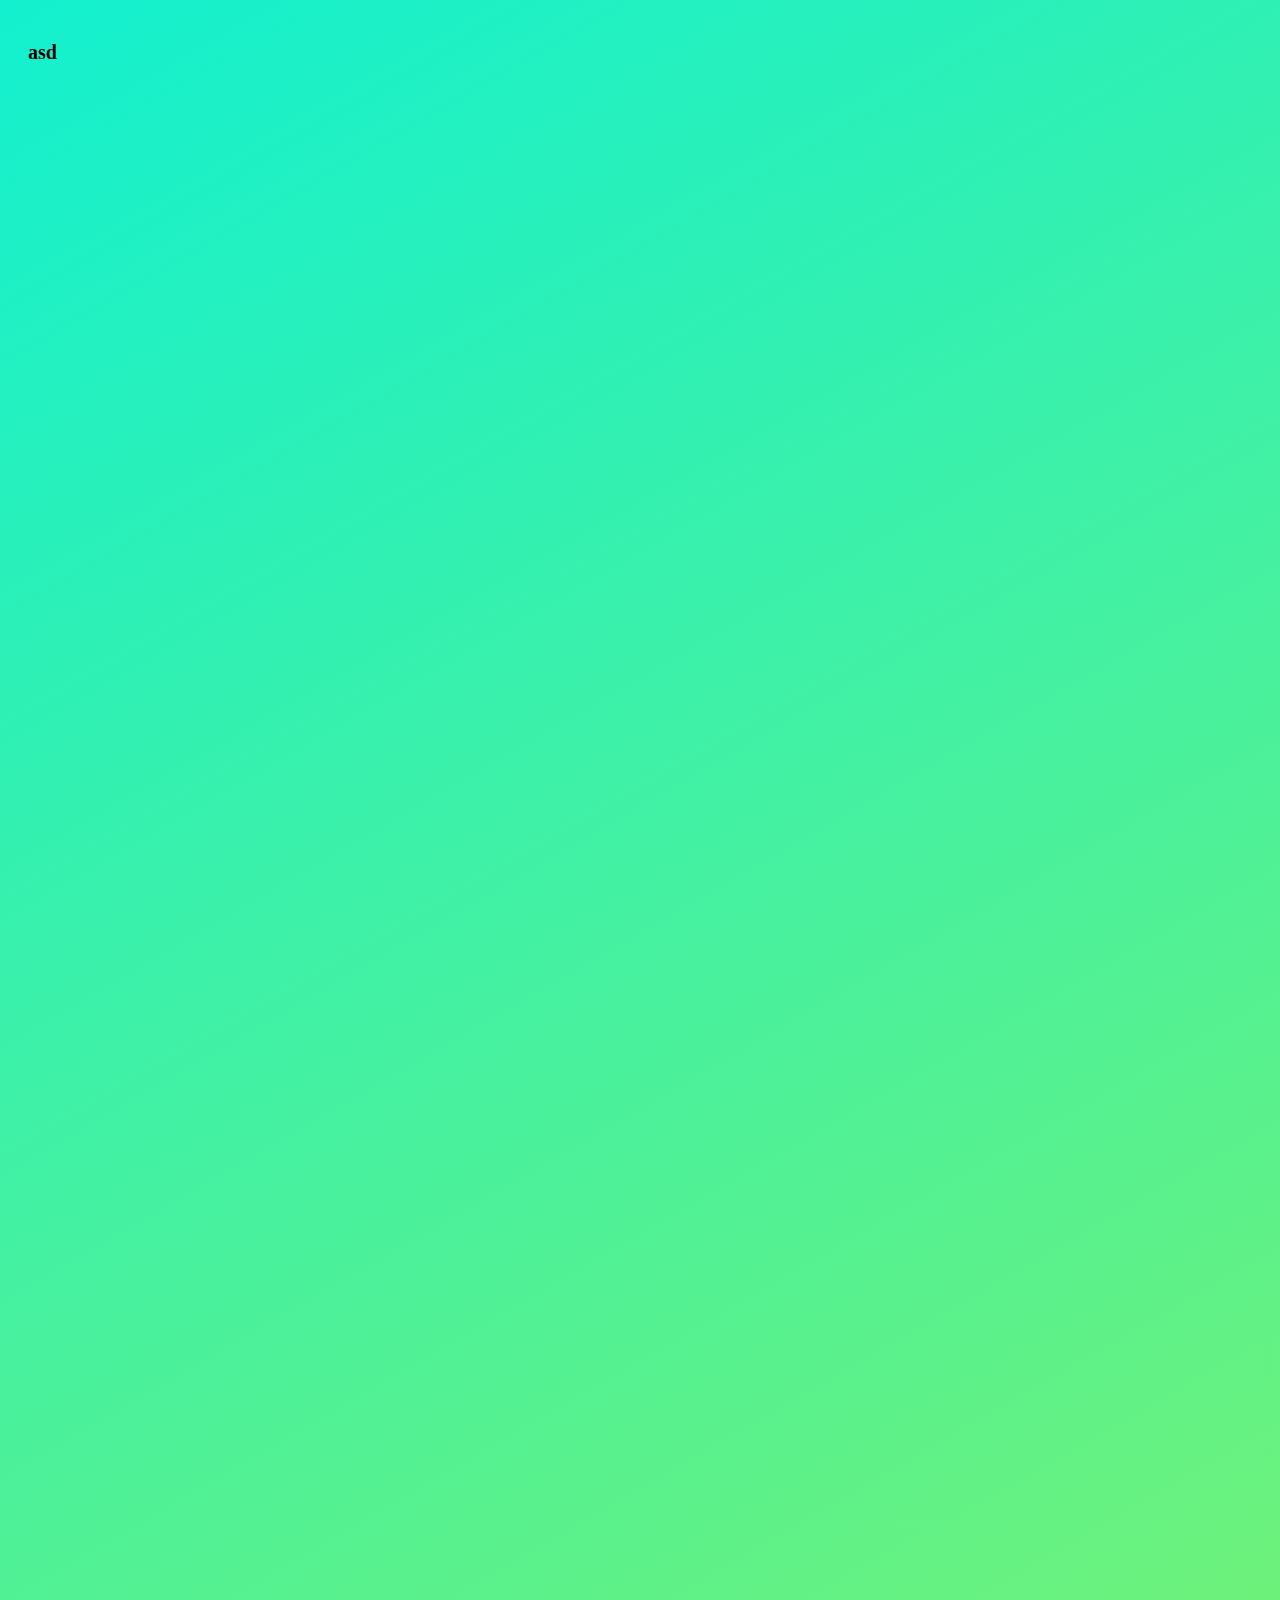
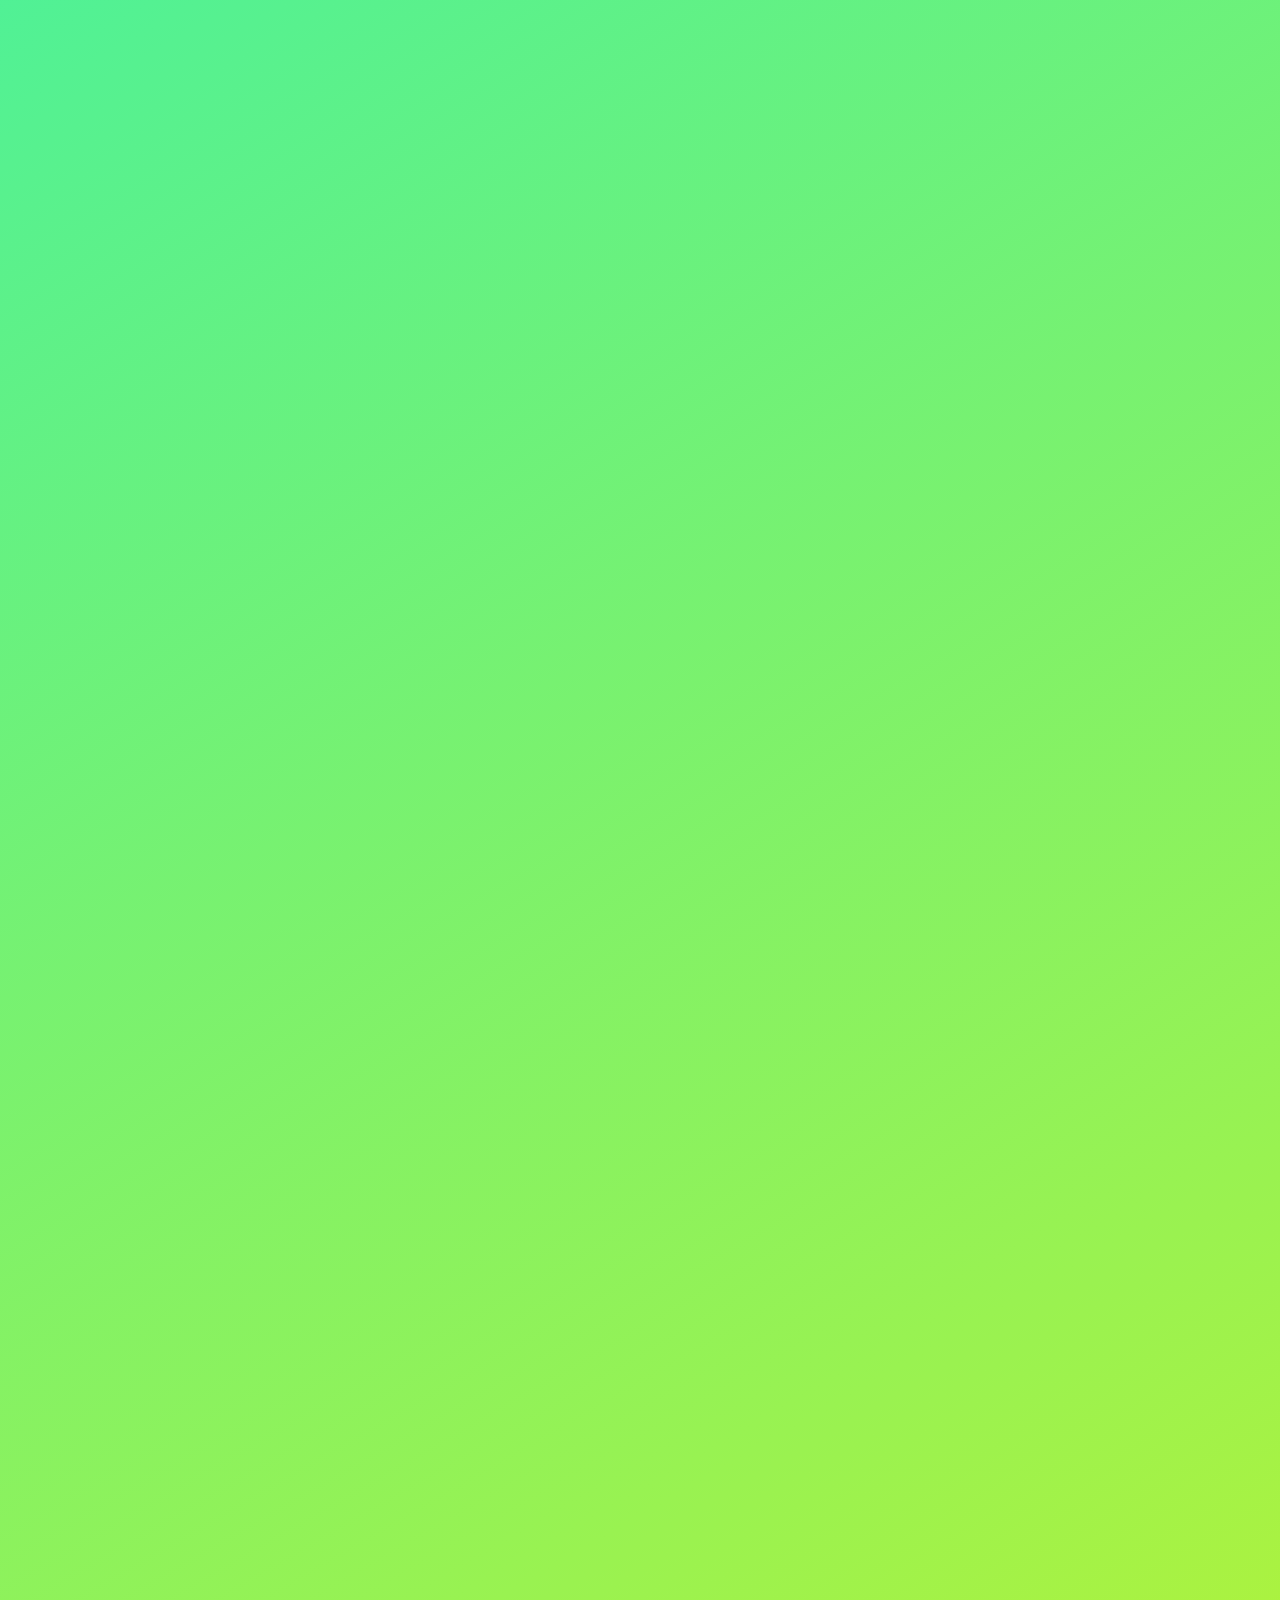
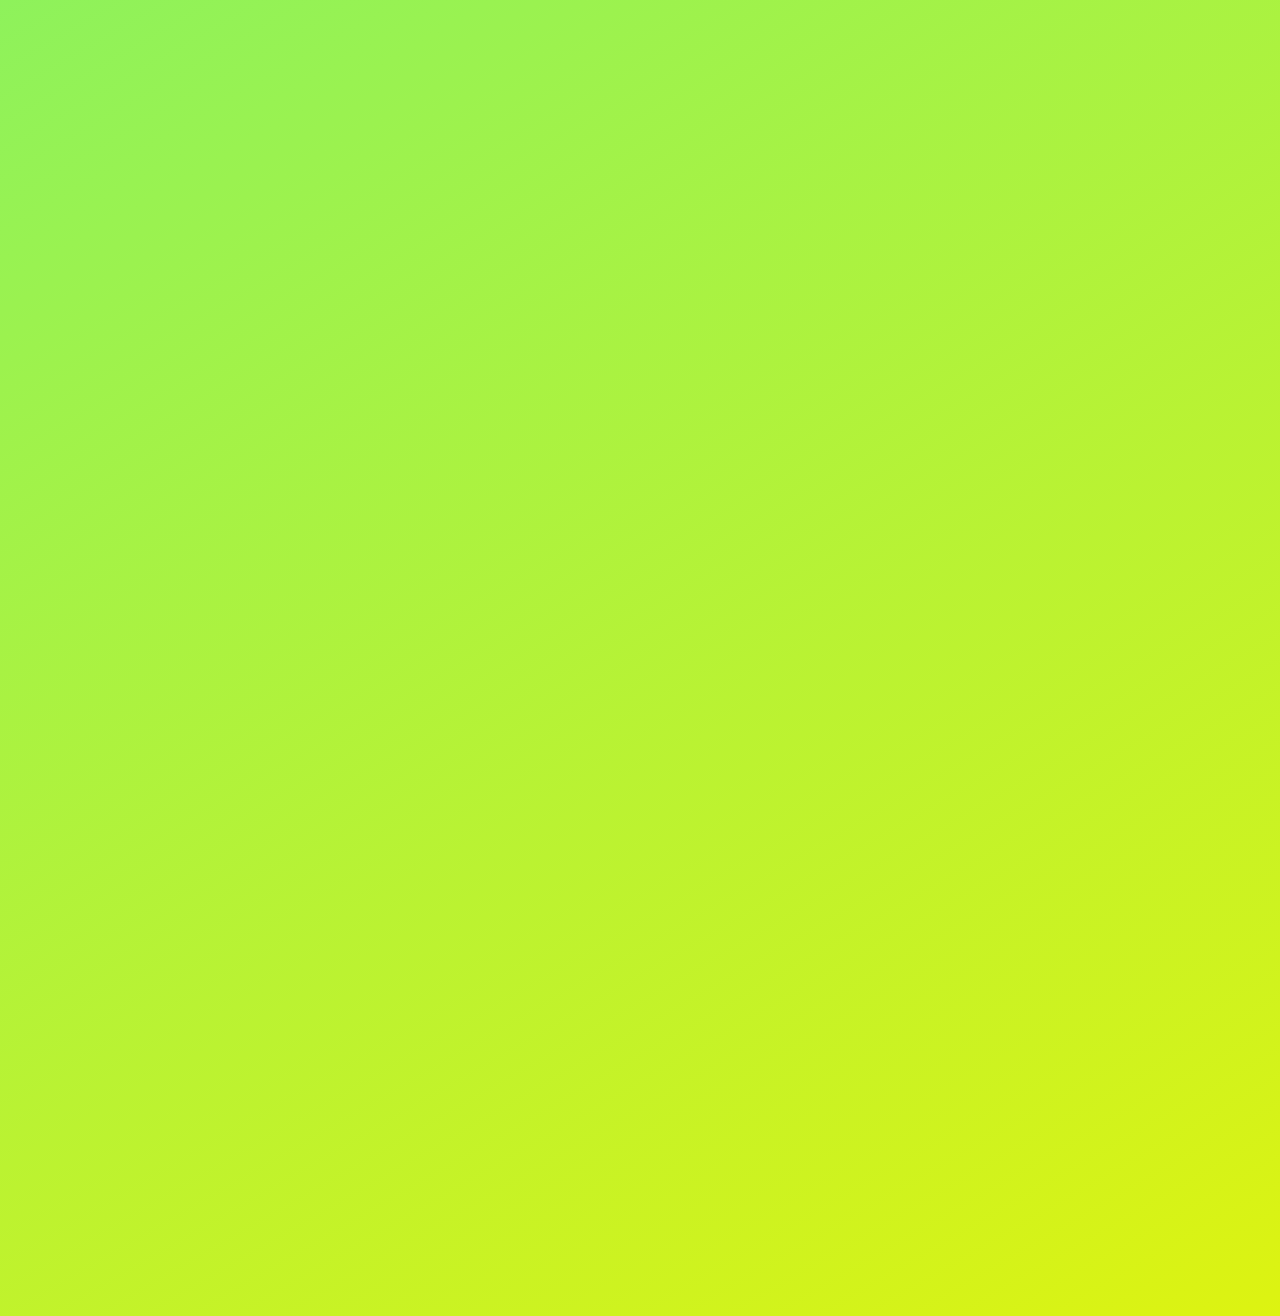
==== Scroll1/index.html @ c0708996 "Feat: scroll 인터랙션 (1)" ====
<!DOCTYPE html>
<html lang="en">
    <head>
        <meta charset="UTF-8" />
        <meta name="viewport" content="width=device-width, initial-scale=1.0" />
        <title>Document</title>
        <style>
            body {
                background: linear-gradient(150deg, #13f0cf, #ddf311);
            }

            h1 {
                position: fixed;
                padding: 20px;
                font-size: 15px;
                font-size: 20px;
            }

            .innerWrap {
                width: 100%;
                height: 500vh;
            }
        </style>
    </head>
    <body>
        <h1>test</h1>
        <div class="innerWrap"></div>
        <script>
            const h1 = document.querySelector("h1");
            h1.innerText = "asd";

            window.addEventListener("scroll", () => {
                console.log(window.scrollY - window.innerHeight);
            });
        </script>
    </body>
</html>
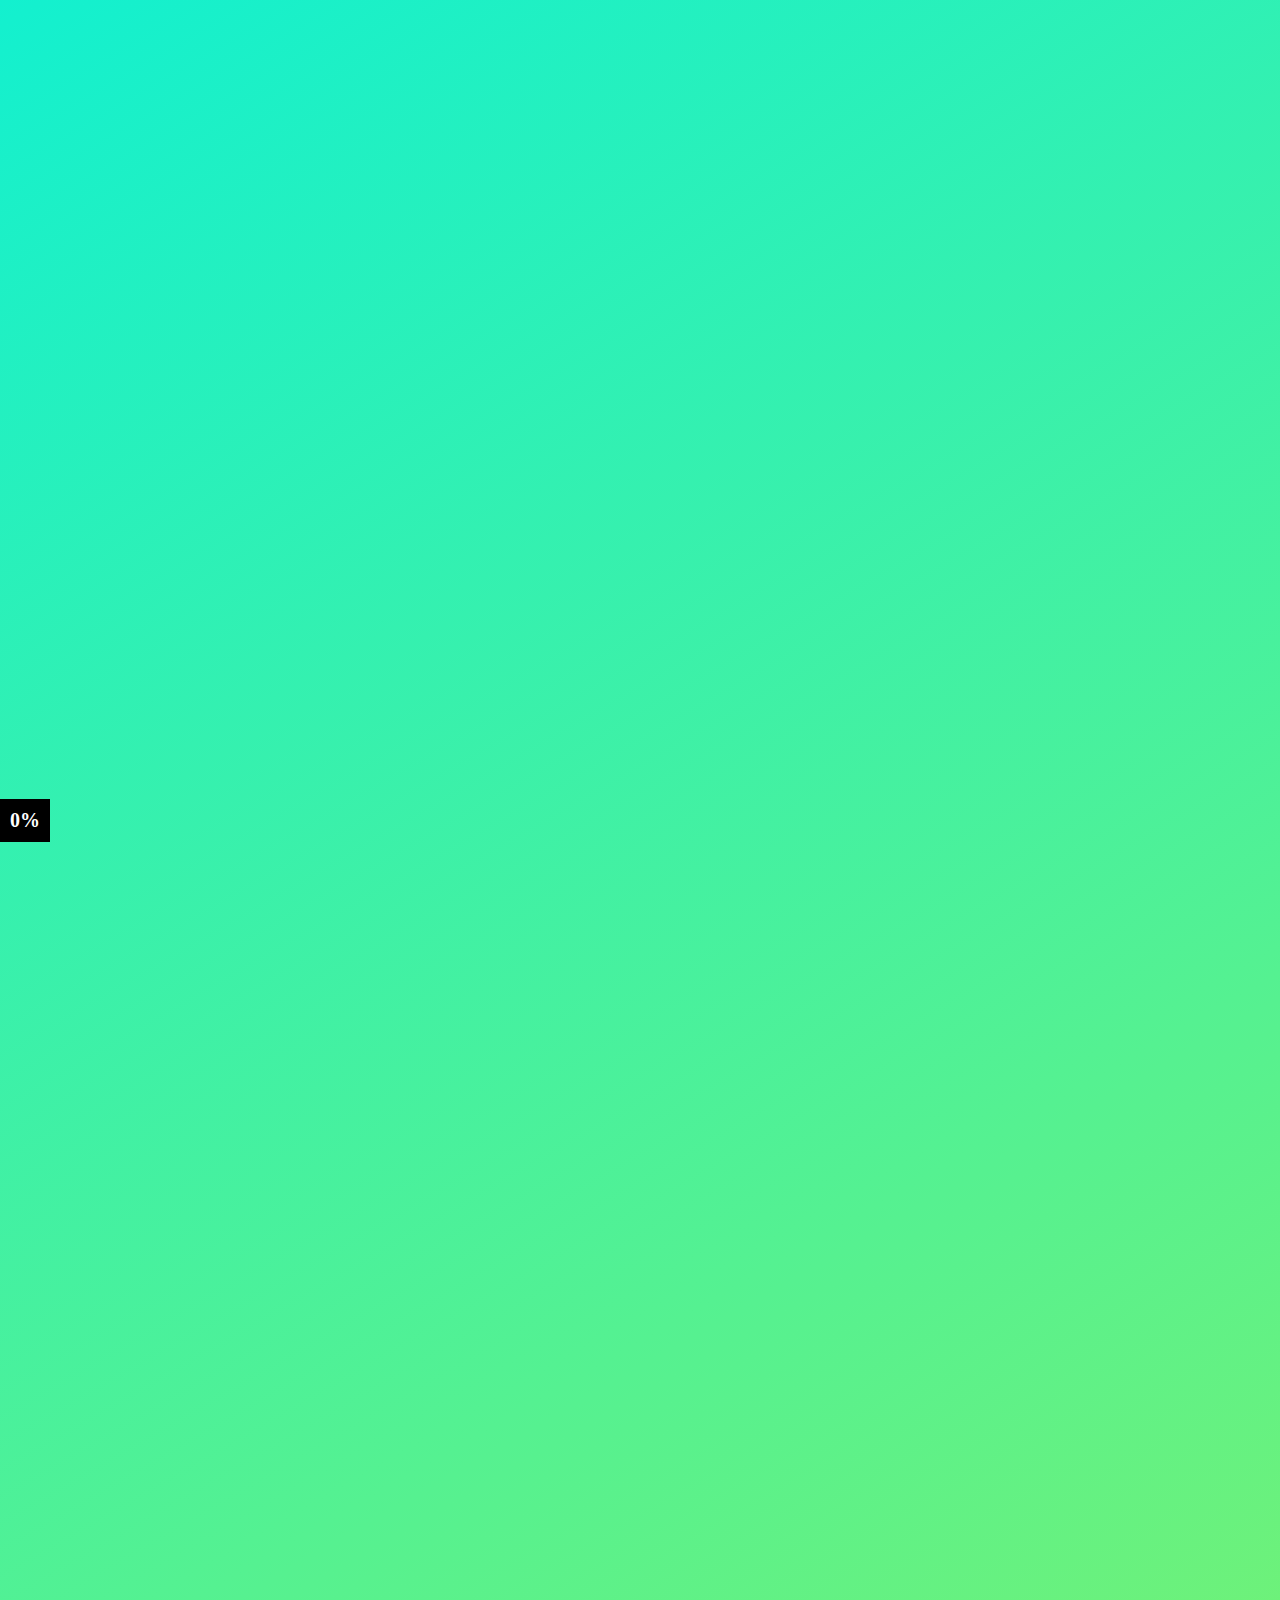
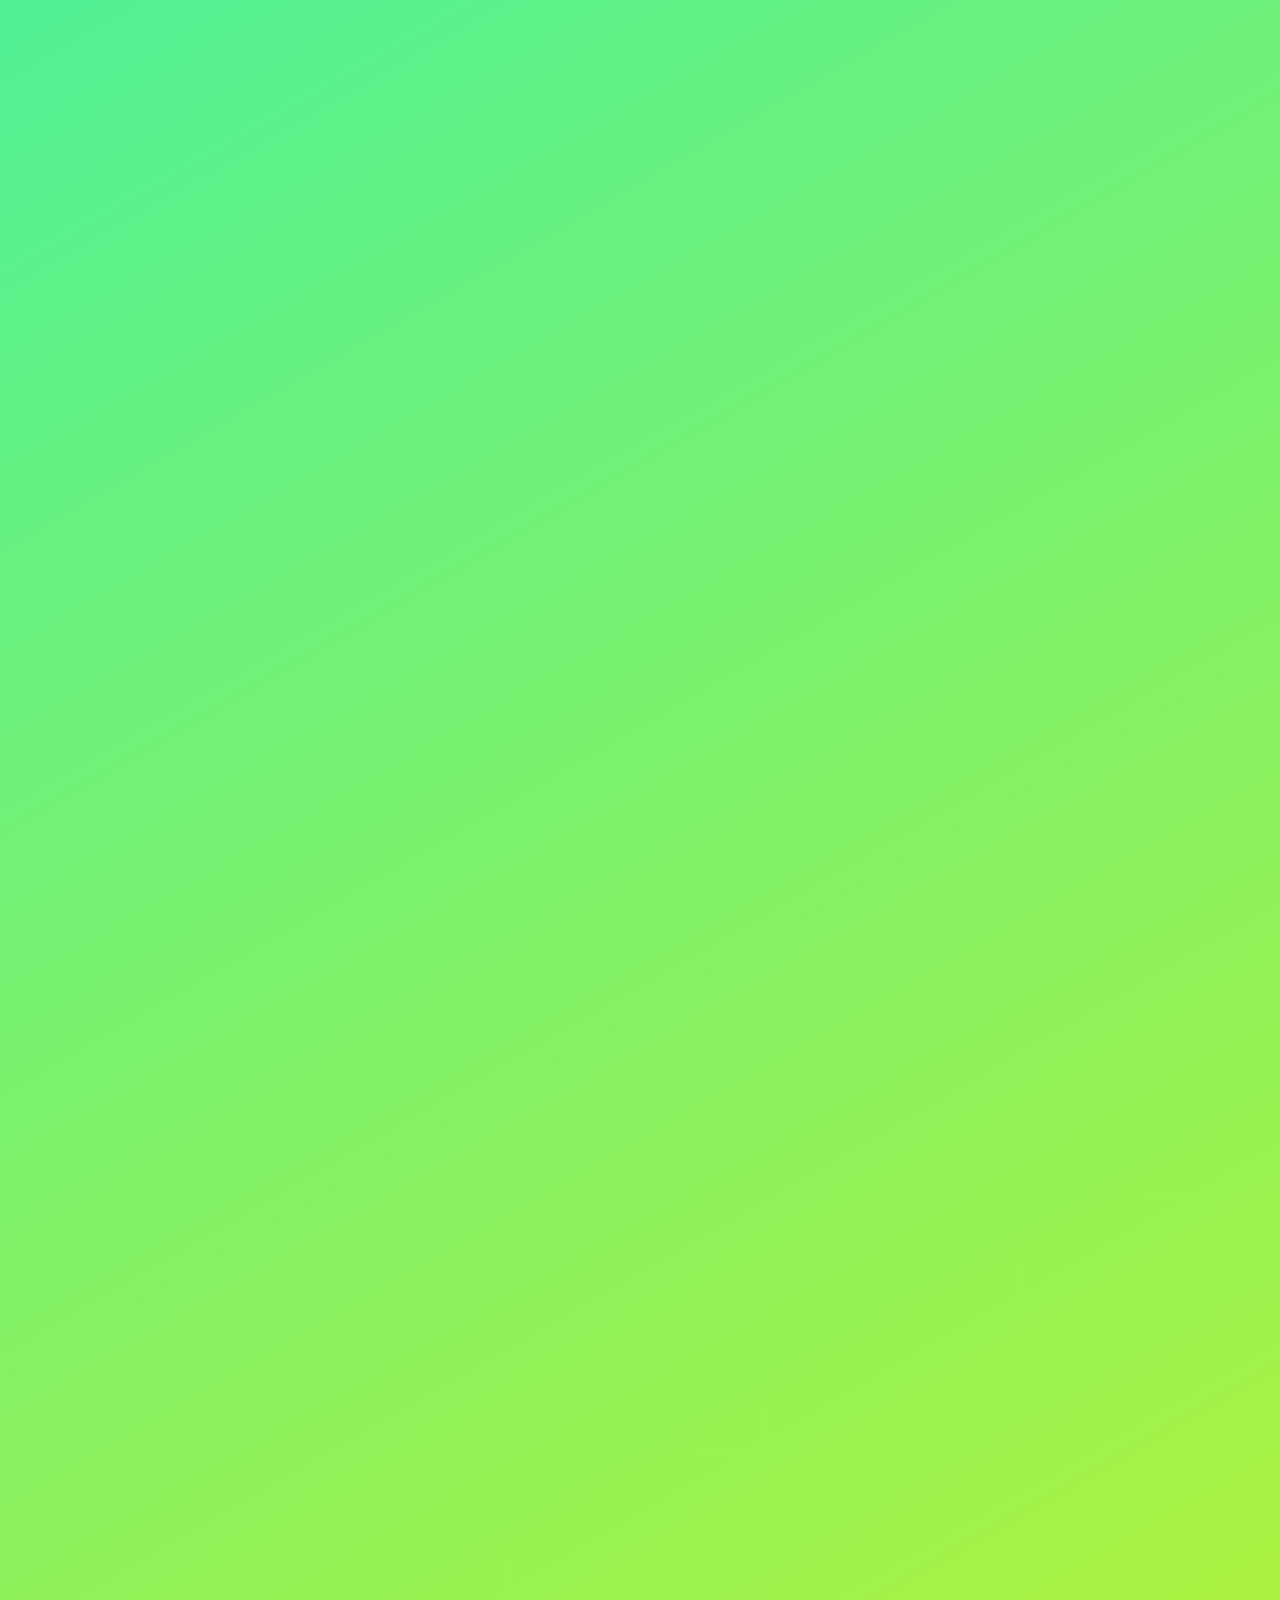
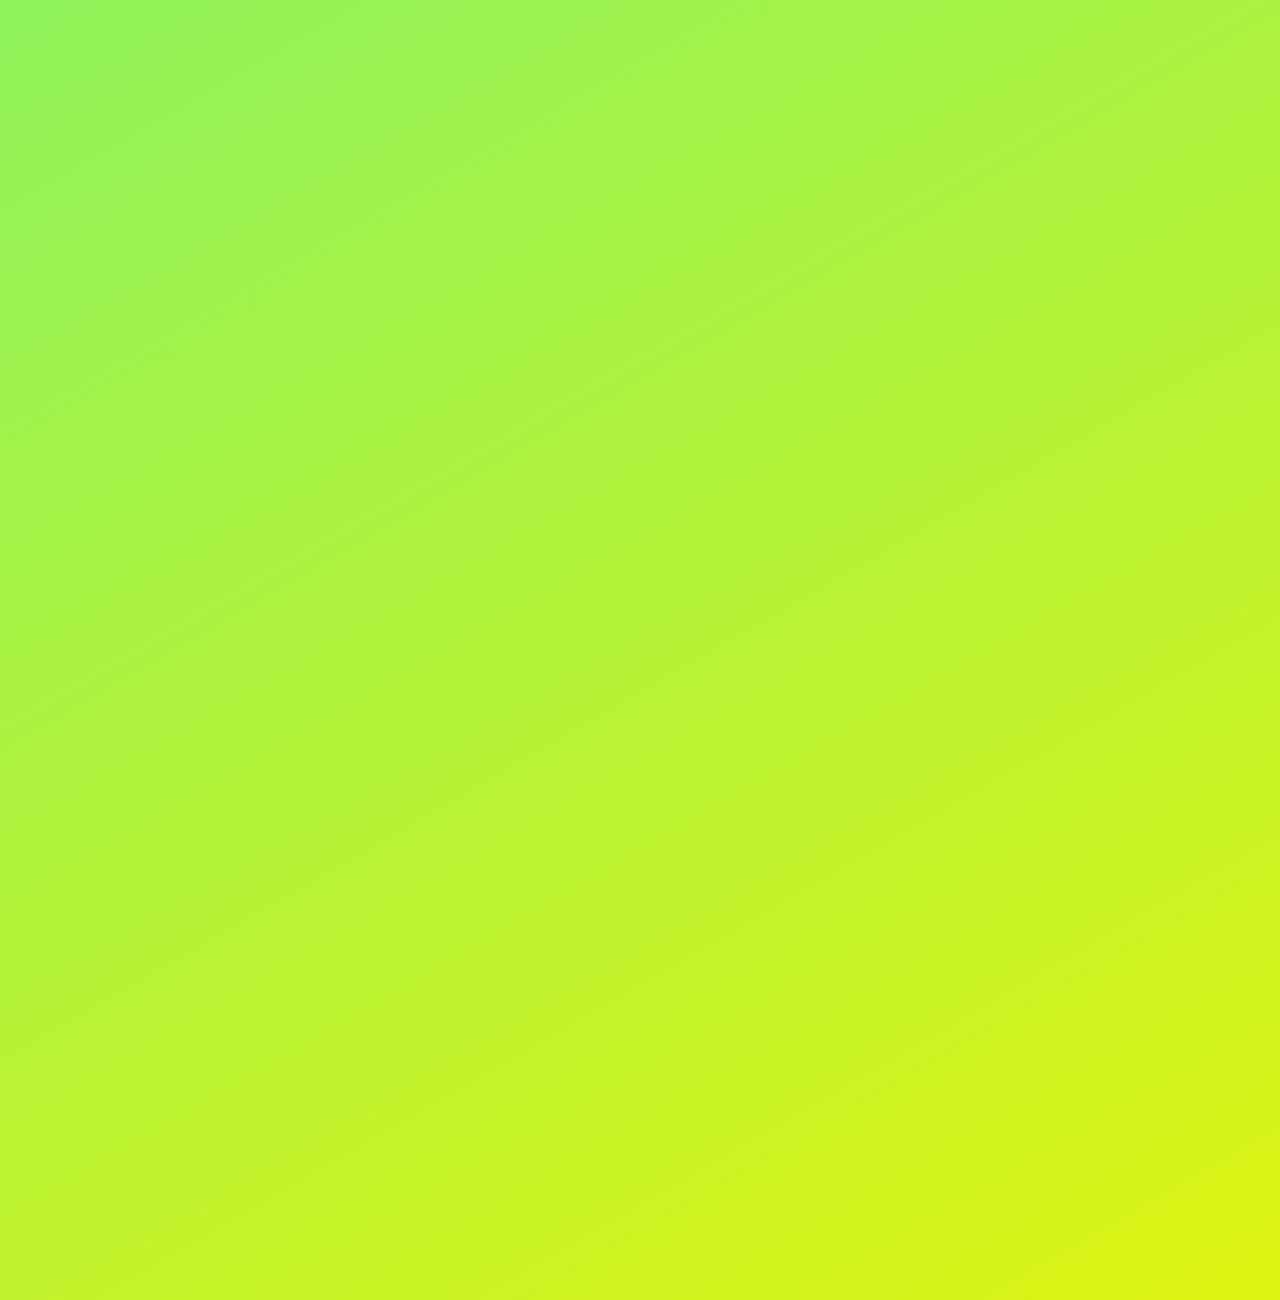
==== commit 5674e6e1: "프로그레스 바 구현" ====
--- a/Scroll1/index.html
+++ b/Scroll1/index.html
@@ -6,32 +6,68 @@
         <title>Document</title>
         <style>
             body {
+                margin: 0;
+                padding: 0;
                 background: linear-gradient(150deg, #13f0cf, #ddf311);
             }
 
             h1 {
                 position: fixed;
-                padding: 20px;
+                bottom: 5%;
+                padding: 10px;
                 font-size: 15px;
                 font-size: 20px;
+                color: #fff;
+                background-color: #000;
             }
 
             .innerWrap {
                 width: 100%;
                 height: 500vh;
             }
+
+            .progressWrap {
+                z-index: 100;
+                position: fixed;
+                top: 0;
+                left: 0;
+                width: 100%;
+            }
+
+            .bar {
+                width: 0;
+                height: 5px;
+                background-color: #000;
+                transition: 0.3s;
+            }
         </style>
     </head>
     <body>
-        <h1>test</h1>
+        <div class="progressWrap">
+            <div class="bar"></div>
+        </div>
+        <h1>0%</h1>
         <div class="innerWrap"></div>
         <script>
             const h1 = document.querySelector("h1");
-            h1.innerText = "asd";
+            const progressBar = document.querySelector(".bar");
+            let scrollNum = 0;
+            let documentHeight = 0;
+            let per = 0;
 
             window.addEventListener("scroll", () => {
-                console.log(window.scrollY - window.innerHeight);
+                scrollNum = window.scrollY;
+                documentHeight =
+                    document.body.scrollHeight - window.innerHeight;
+                per = percent(scrollNum, documentHeight) + "%";
+
+                h1.innerText = per;
+                progressBar.style.width = per;
             });
+
+            const percent = (num, total) => {
+                return ((num / total) * 100).toFixed(0);
+            };
         </script>
     </body>
 </html>
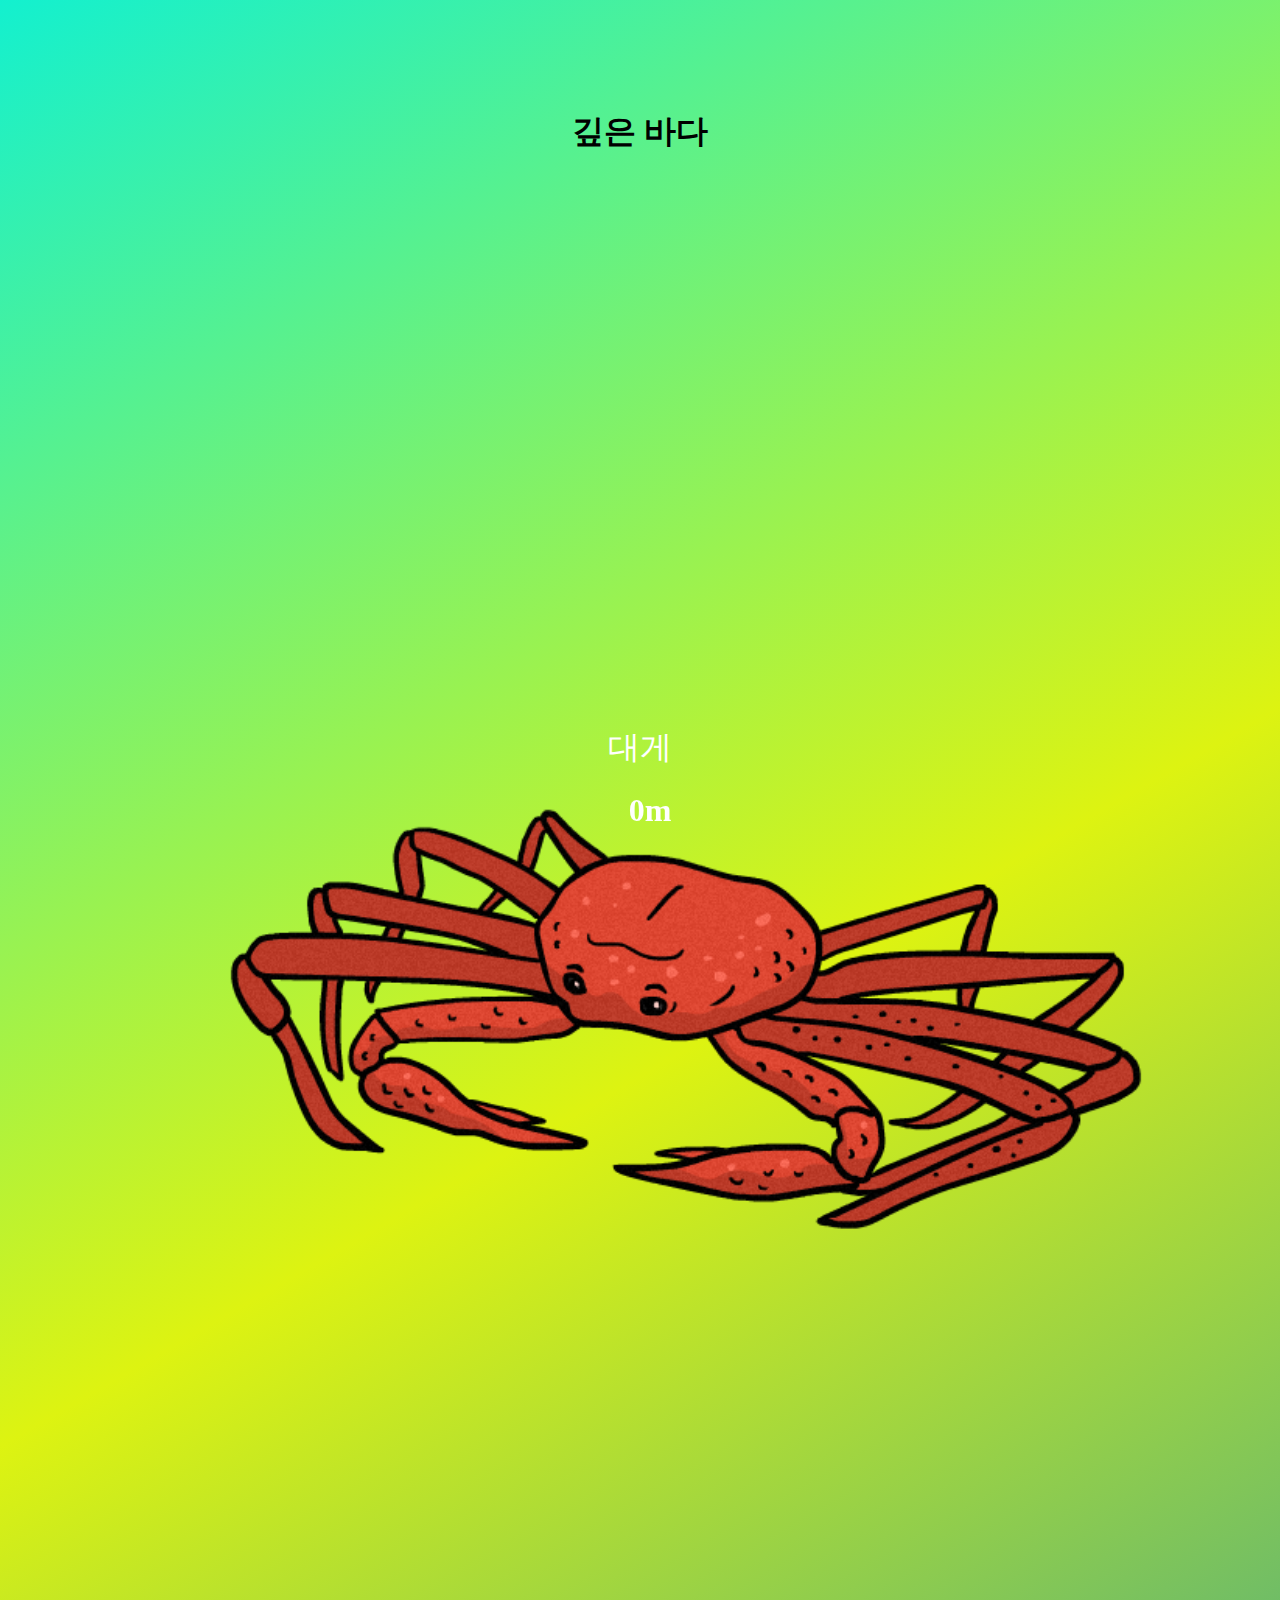
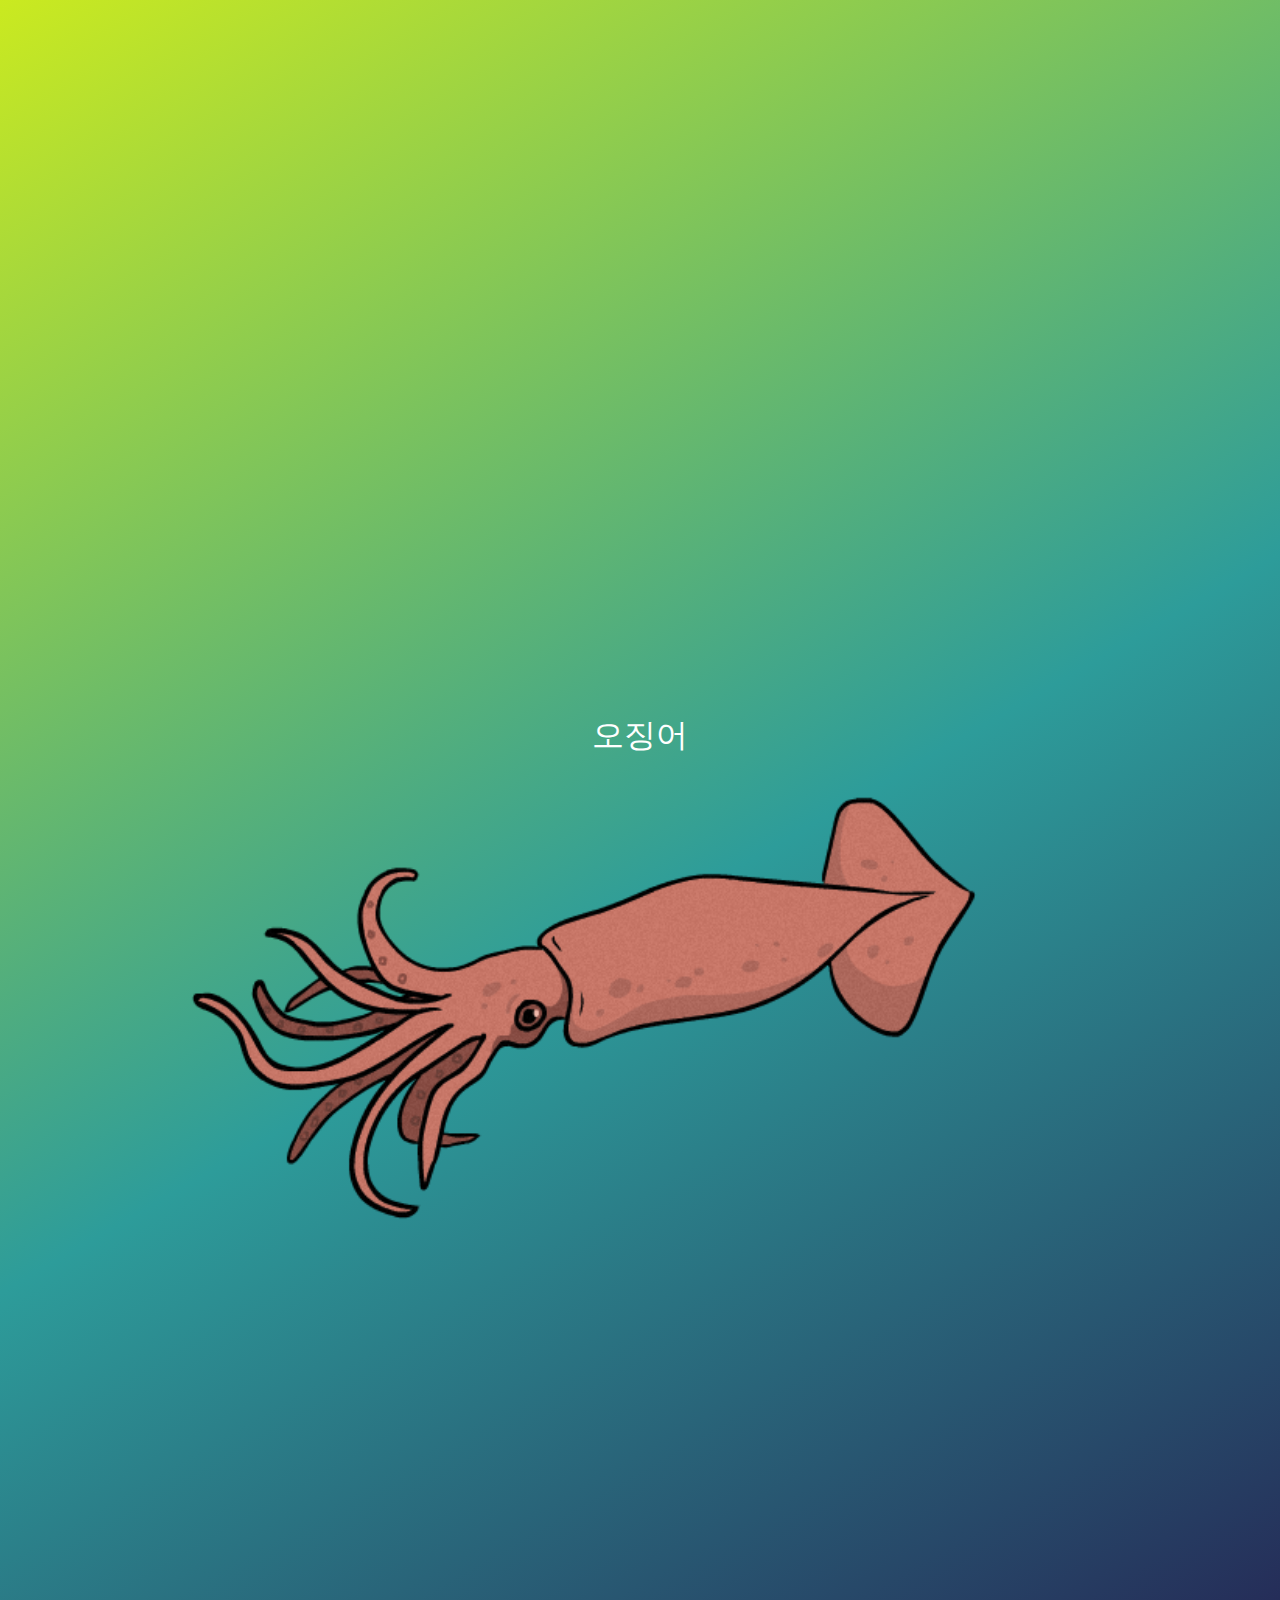
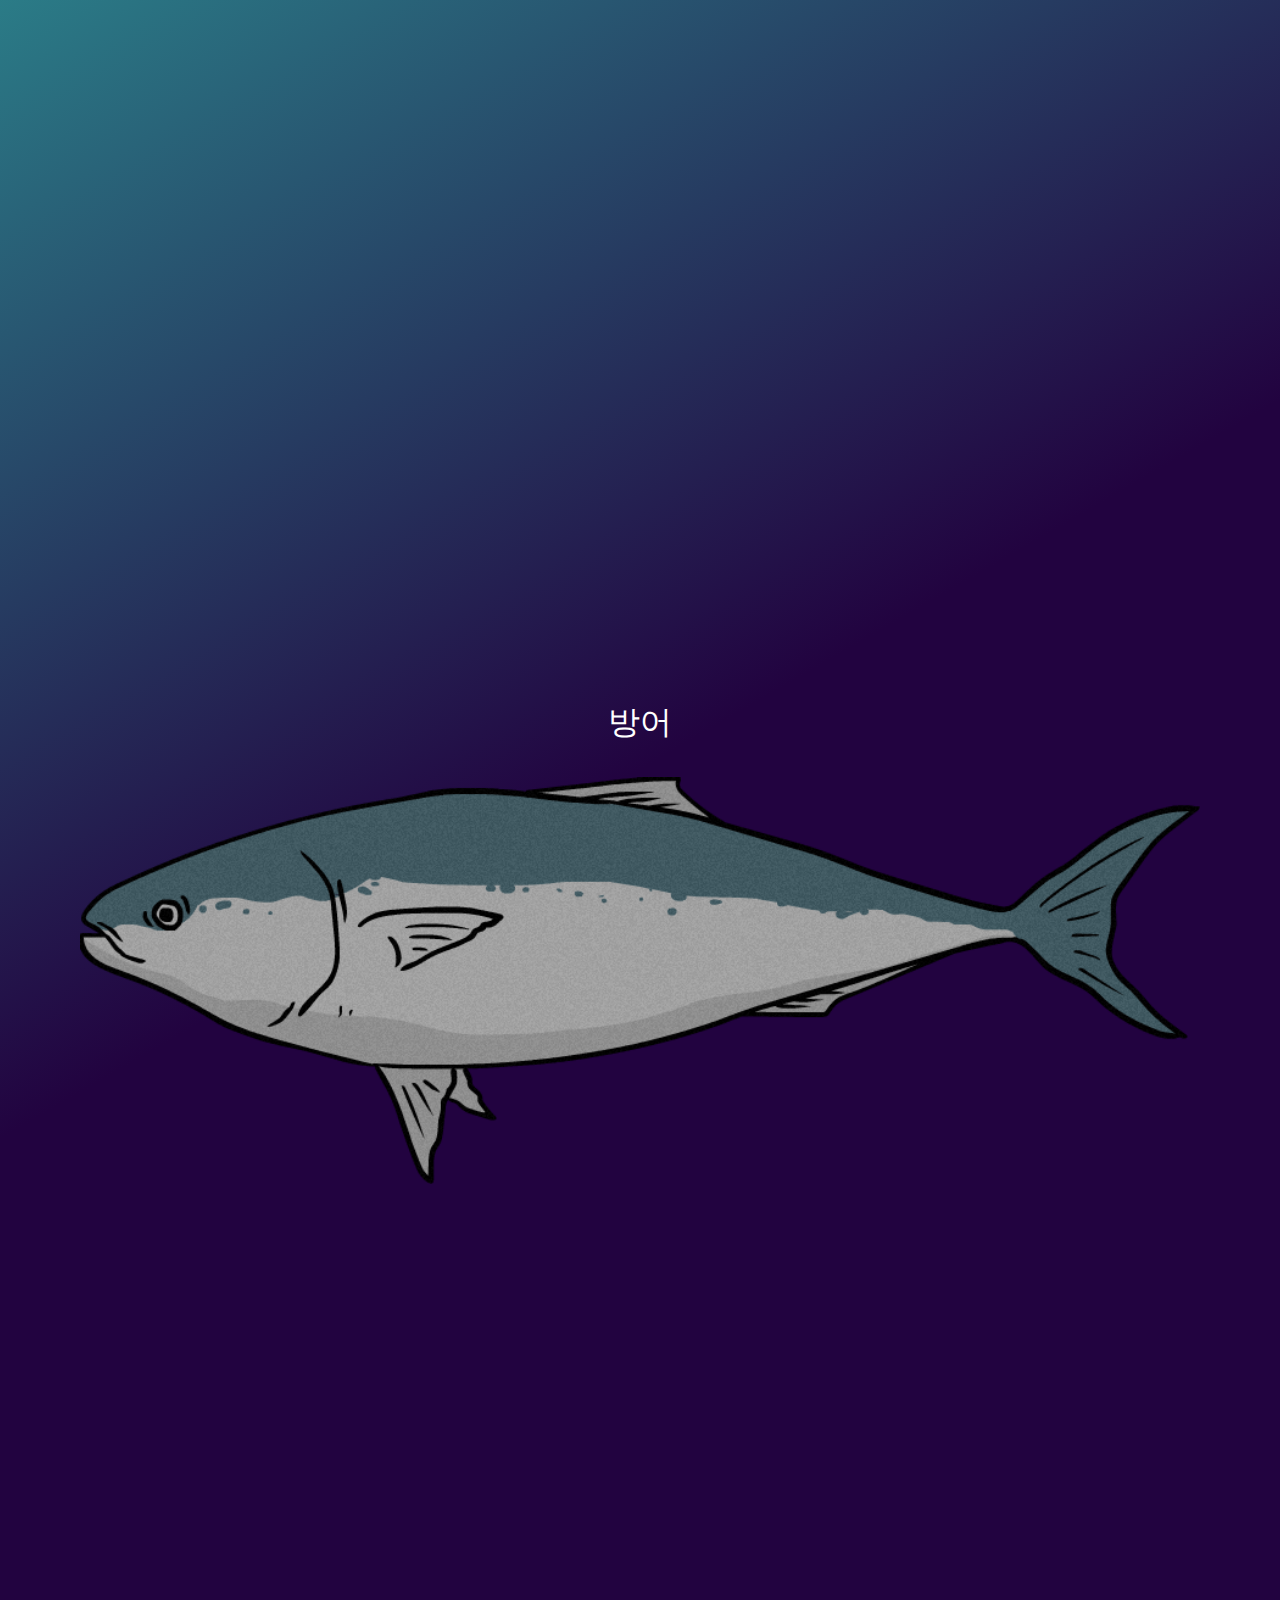
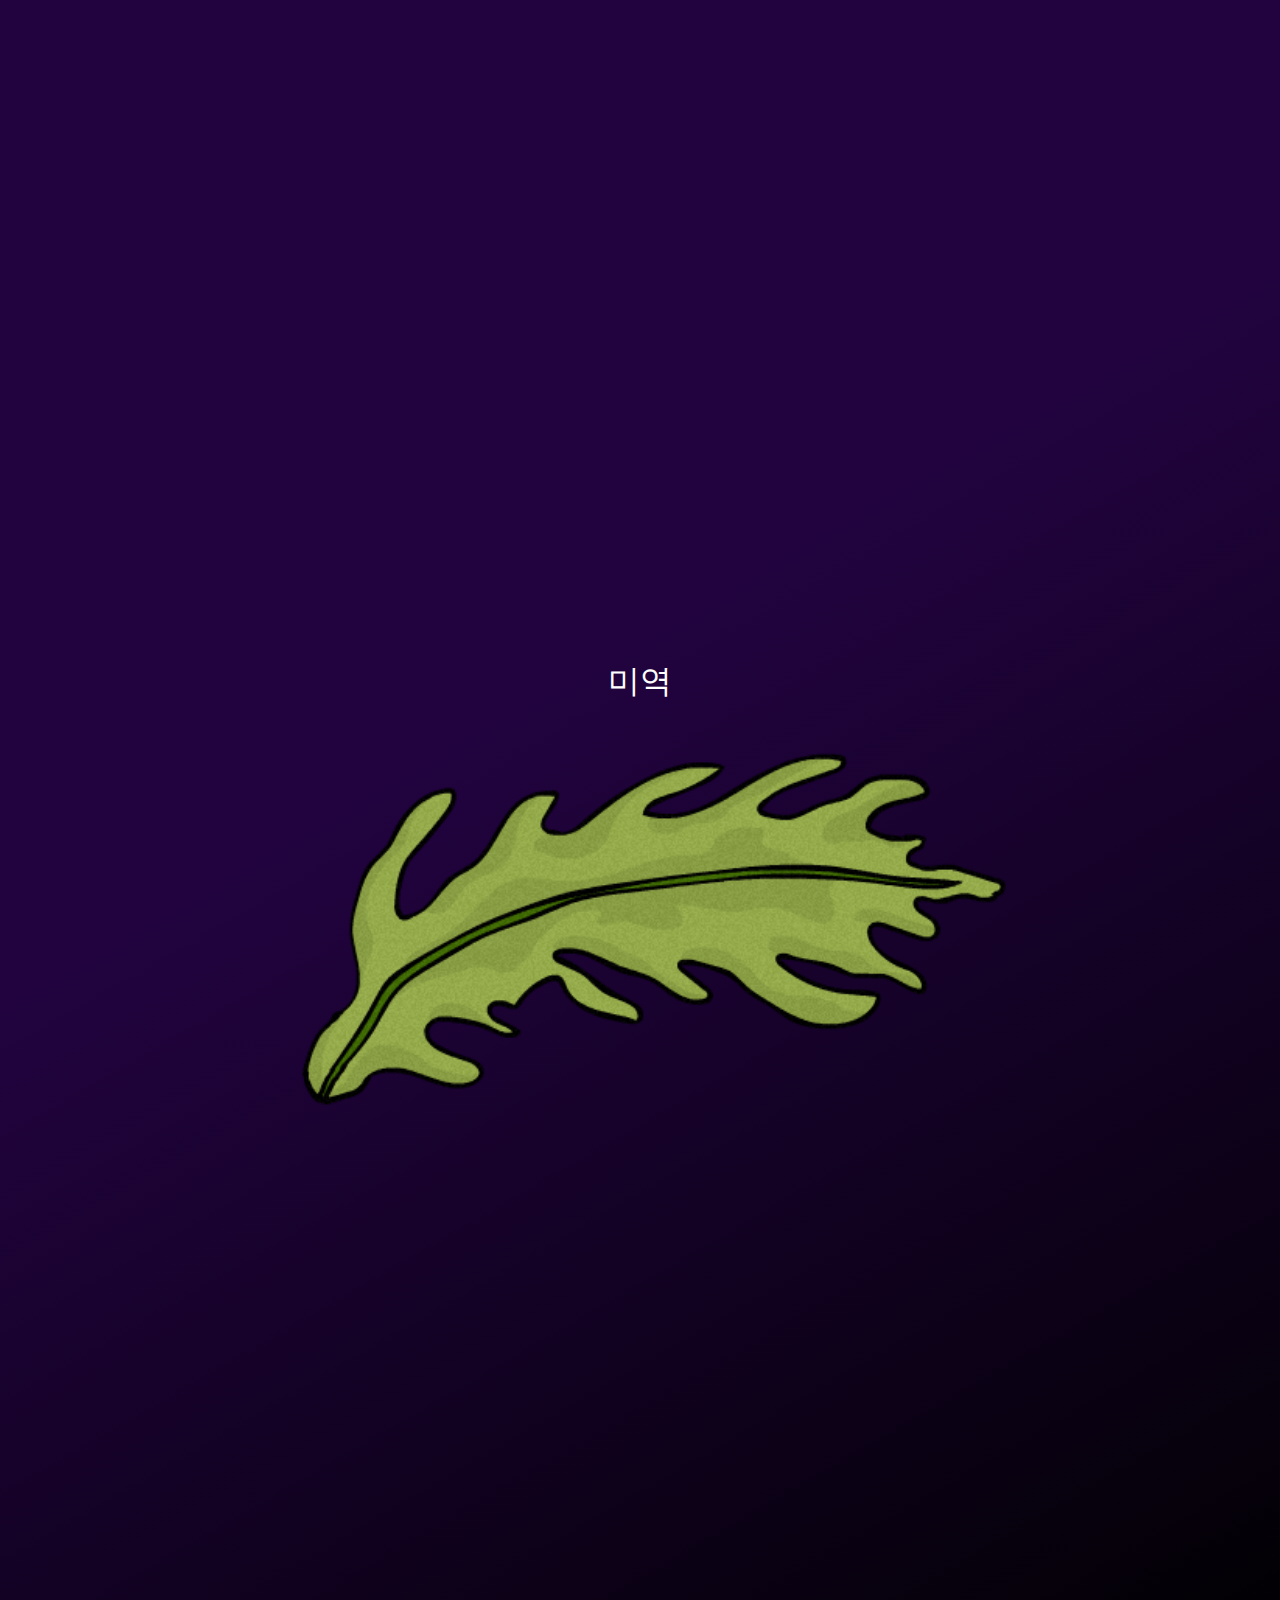
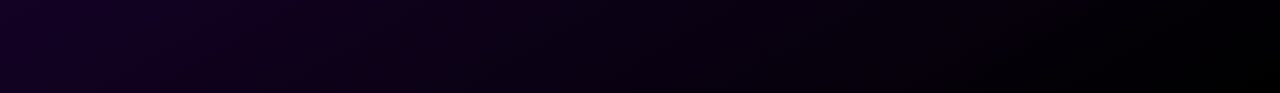
==== commit e86717f4: "패럴렉스 구현 (2)" ====
--- a/Scroll1/index.html
+++ b/Scroll1/index.html
@@ -8,22 +8,51 @@
             body {
                 margin: 0;
                 padding: 0;
-                background: linear-gradient(150deg, #13f0cf, #ddf311);
+                background: linear-gradient(
+                    150deg,
+                    #13f0cf,
+                    #ddf311,
+                    #2d9c9a,
+                    #220340,
+                    #220340,
+                    #000
+                );
+                overflow-x: hidden;
             }
 
             h1 {
                 position: fixed;
-                bottom: 5%;
+                bottom: 40px;
+                width: 100%;
                 padding: 10px;
-                font-size: 15px;
-                font-size: 20px;
+                font-size: 32px;
                 color: #fff;
-                background-color: #000;
+                text-align: center;
             }
 
             .innerWrap {
+                padding: 40px;
+            }
+
+            .title {
+                margin-top: 70px;
+                font-size: 32px;
+                text-align: center;
+            }
+
+            .textWrap {
+                padding: 500px 40px;
+                margin: 40px 0;
+            }
+
+            .textWrap p {
+                color: #fff;
+                font-size: 32px;
+                text-align: center;
+            }
+
+            .textWrap img {
                 width: 100%;
-                height: 500vh;
             }
 
             .progressWrap {
@@ -46,8 +75,26 @@
         <div class="progressWrap">
             <div class="bar"></div>
         </div>
-        <h1>0%</h1>
-        <div class="innerWrap"></div>
+        <h1>0m</h1>
+        <div class="innerWrap">
+            <h2 class="title">깊은 바다</h2>
+            <div class="textWrap">
+                <p>대게</p>
+                <img src="./images/crab.png" alt="" />
+            </div>
+            <div class="textWrap">
+                <p>오징어</p>
+                <img src="./images/cuttle.png" alt="" />
+            </div>
+            <div class="textWrap">
+                <p>방어</p>
+                <img src="./images/fish_01.png" alt="" />
+            </div>
+            <div class="textWrap">
+                <p>미역</p>
+                <img src="./images/seaweed.png" alt="" />
+            </div>
+        </div>
         <script>
             const h1 = document.querySelector("h1");
             const progressBar = document.querySelector(".bar");
@@ -61,7 +108,7 @@
                     document.body.scrollHeight - window.innerHeight;
                 per = percent(scrollNum, documentHeight) + "%";
 
-                h1.innerText = per;
+                h1.innerText = scrollNum + "METERS DEEP";
                 progressBar.style.width = per;
             });
 
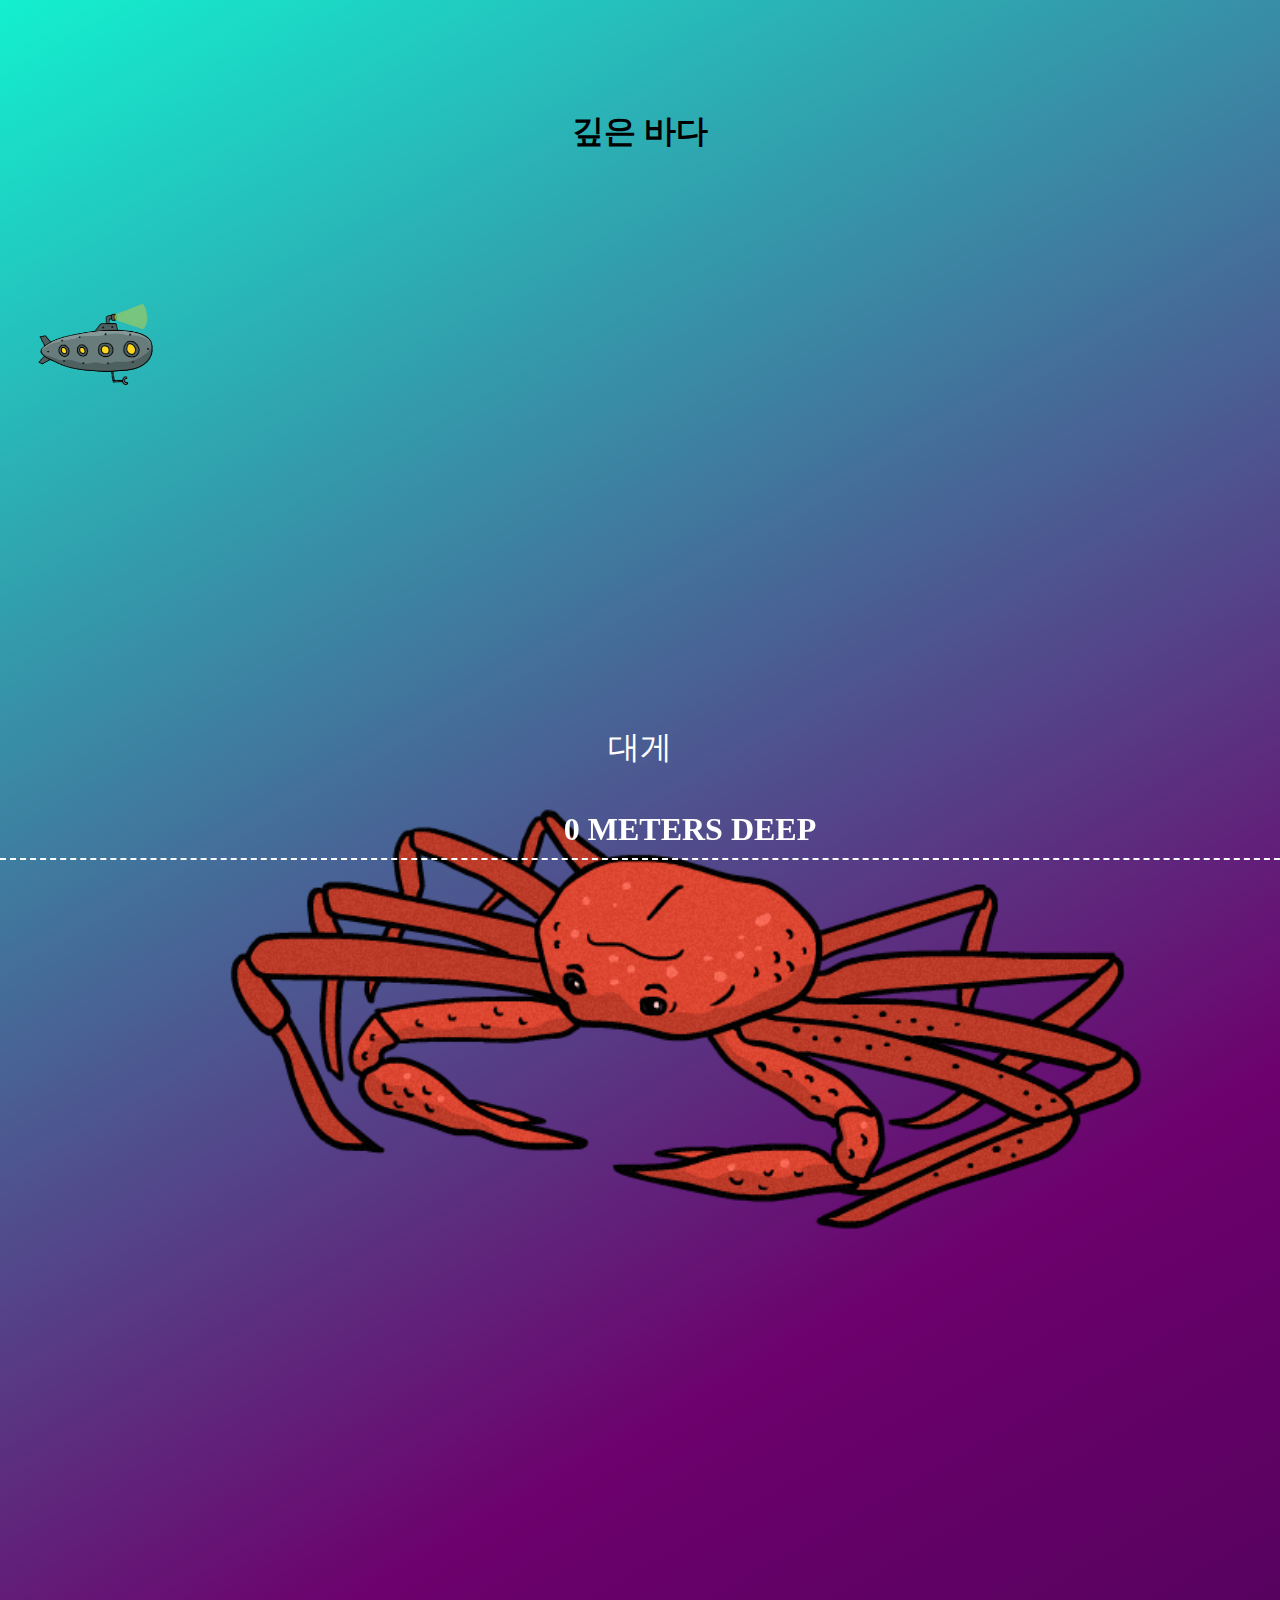
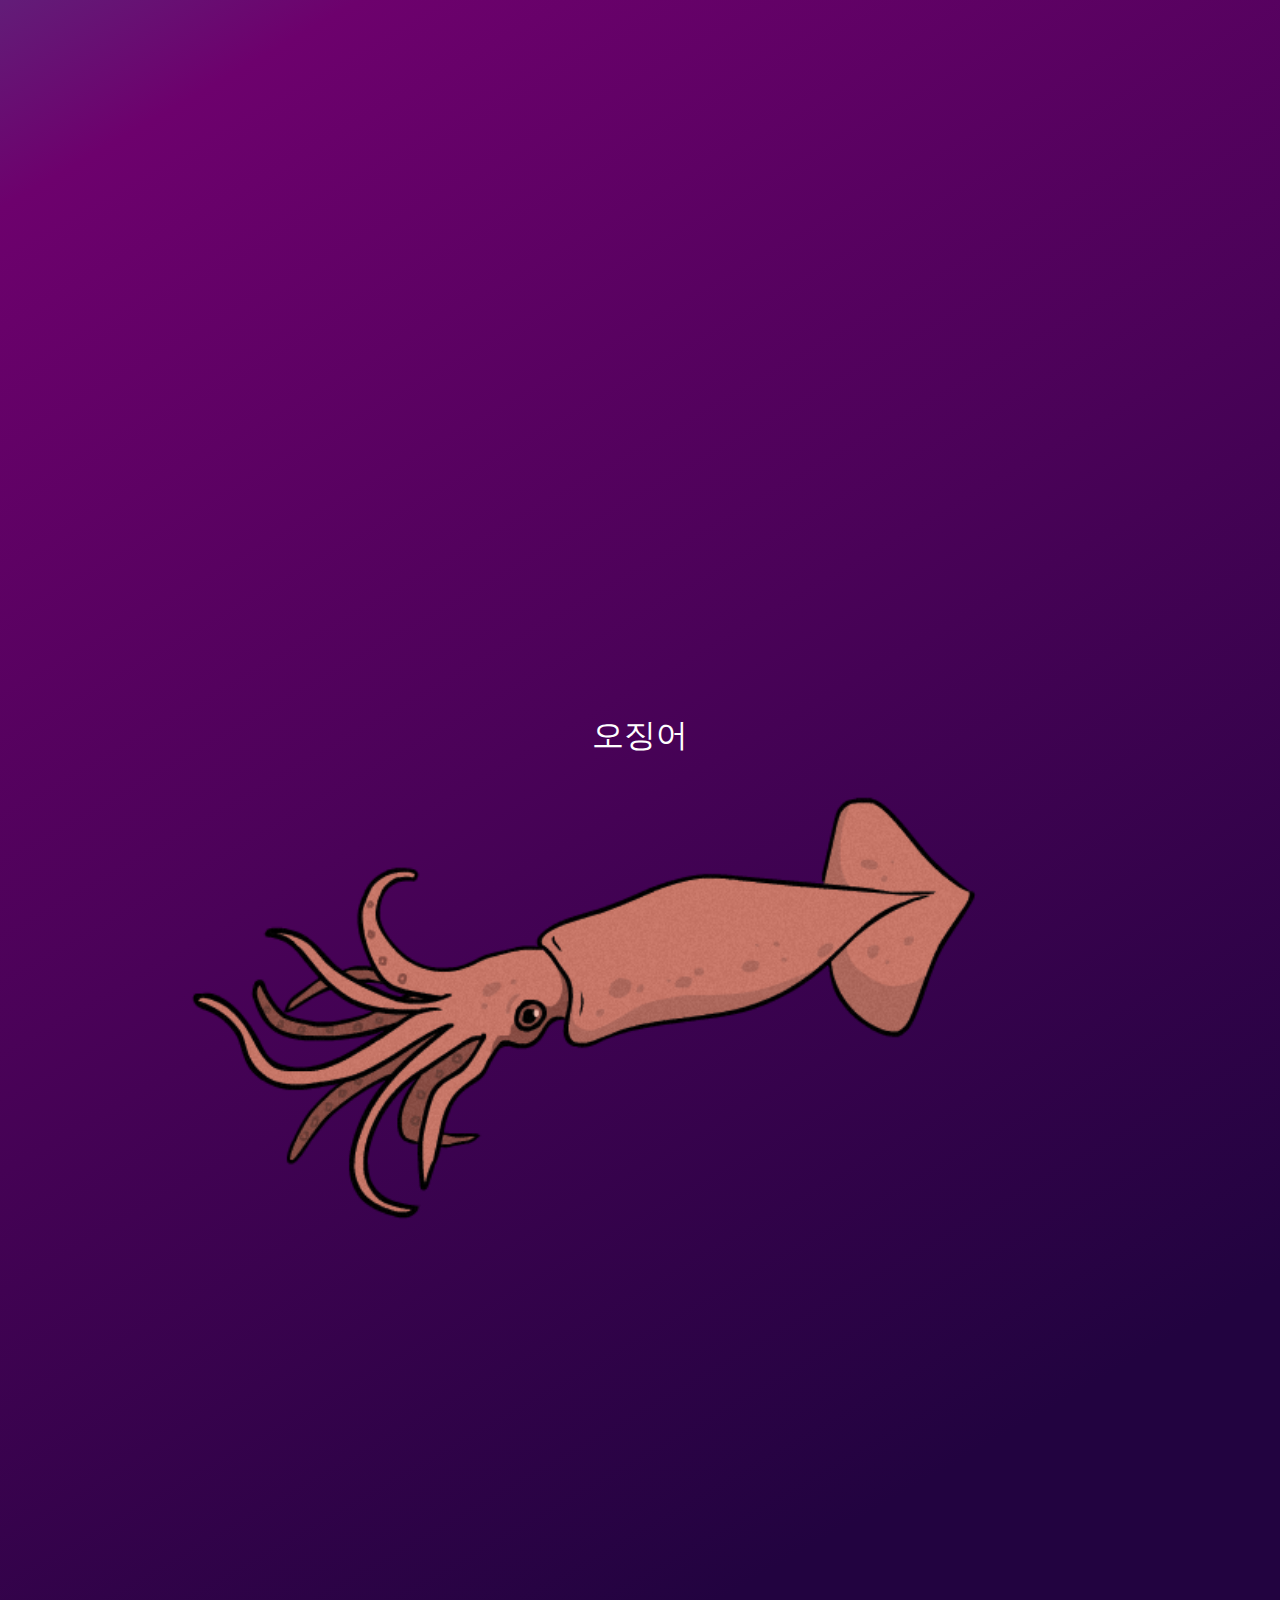
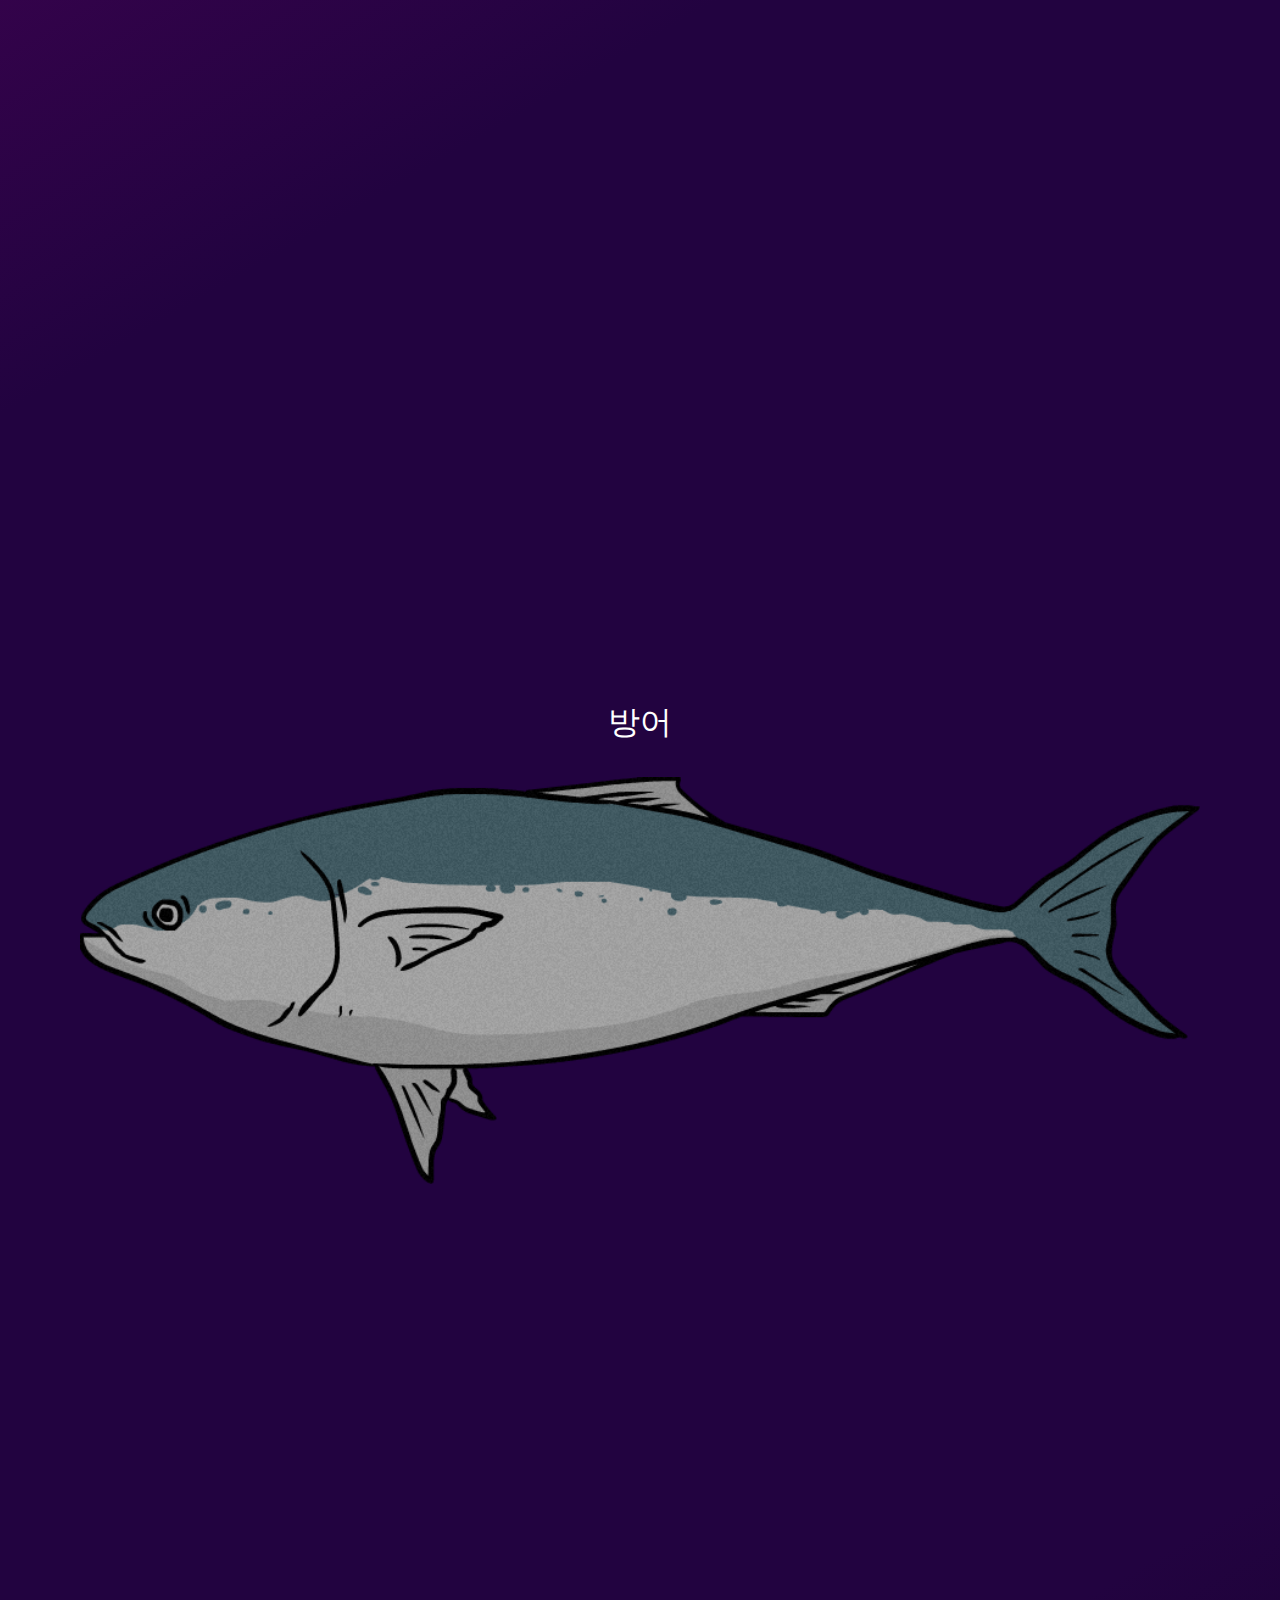
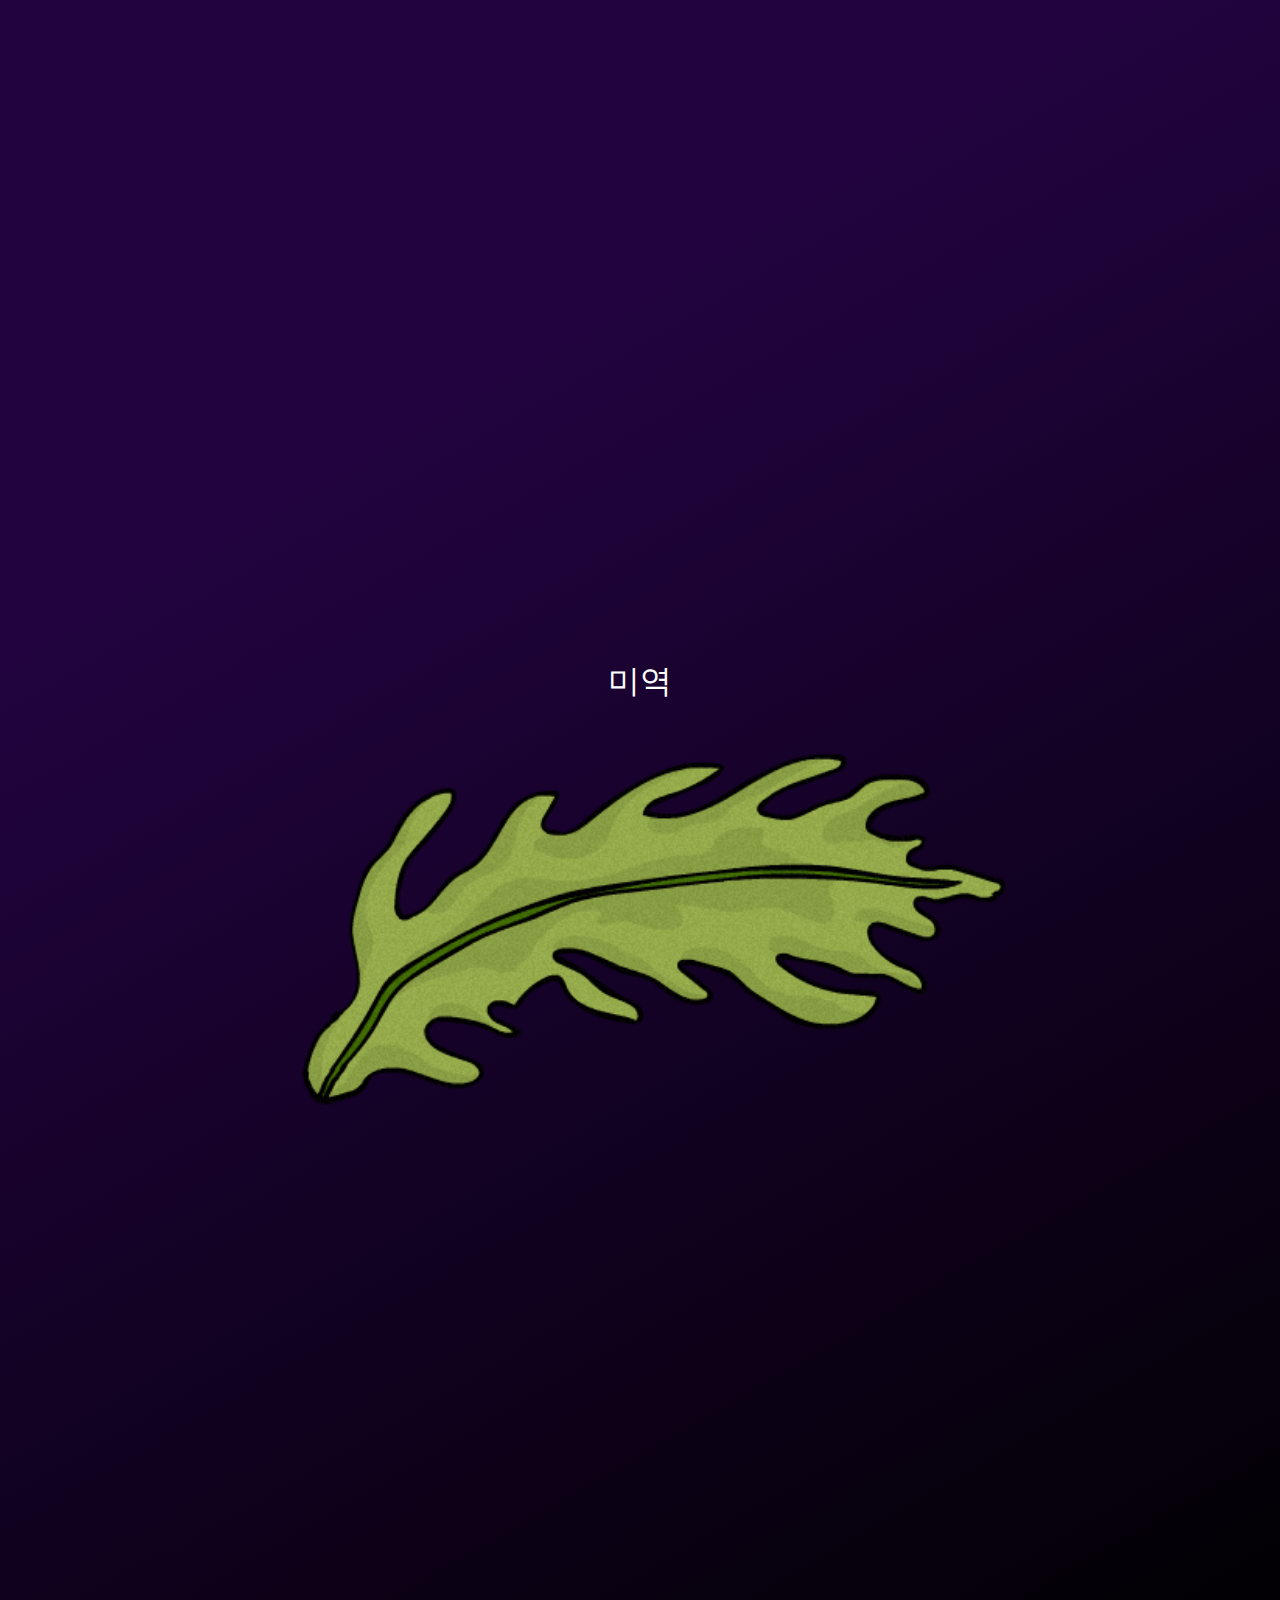
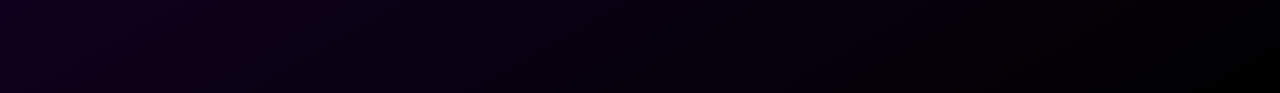
==== commit 898a6275: "패럴렉스 구현 (3)" ====
--- a/Scroll1/index.html
+++ b/Scroll1/index.html
@@ -4,117 +4,33 @@
         <meta charset="UTF-8" />
         <meta name="viewport" content="width=device-width, initial-scale=1.0" />
         <title>Document</title>
-        <style>
-            body {
-                margin: 0;
-                padding: 0;
-                background: linear-gradient(
-                    150deg,
-                    #13f0cf,
-                    #ddf311,
-                    #2d9c9a,
-                    #220340,
-                    #220340,
-                    #000
-                );
-                overflow-x: hidden;
-            }
-
-            h1 {
-                position: fixed;
-                bottom: 40px;
-                width: 100%;
-                padding: 10px;
-                font-size: 32px;
-                color: #fff;
-                text-align: center;
-            }
-
-            .innerWrap {
-                padding: 40px;
-            }
-
-            .title {
-                margin-top: 70px;
-                font-size: 32px;
-                text-align: center;
-            }
-
-            .textWrap {
-                padding: 500px 40px;
-                margin: 40px 0;
-            }
-
-            .textWrap p {
-                color: #fff;
-                font-size: 32px;
-                text-align: center;
-            }
-
-            .textWrap img {
-                width: 100%;
-            }
-
-            .progressWrap {
-                z-index: 100;
-                position: fixed;
-                top: 0;
-                left: 0;
-                width: 100%;
-            }
-
-            .bar {
-                width: 0;
-                height: 5px;
-                background-color: #000;
-                transition: 0.3s;
-            }
-        </style>
+        <link rel="stylesheet" href="./css/style.css" />
+        <script src="./js/common.js" defer></script>
     </head>
     <body>
         <div class="progressWrap">
             <div class="bar"></div>
         </div>
-        <h1>0m</h1>
+        <img class="submarine" src="./images/submarine.gif" alt="잠수함" />
         <div class="innerWrap">
             <h2 class="title">깊은 바다</h2>
             <div class="textWrap">
                 <p>대게</p>
-                <img src="./images/crab.png" alt="" />
+                <img src="./images/crab.png" alt="대게" />
             </div>
             <div class="textWrap">
                 <p>오징어</p>
-                <img src="./images/cuttle.png" alt="" />
+                <img src="./images/cuttle.png" alt="오징어" />
             </div>
             <div class="textWrap">
                 <p>방어</p>
-                <img src="./images/fish_01.png" alt="" />
+                <img src="./images/fish_01.png" alt="방어" />
             </div>
             <div class="textWrap">
                 <p>미역</p>
-                <img src="./images/seaweed.png" alt="" />
+                <img src="./images/seaweed.png" alt="미역" />
             </div>
         </div>
-        <script>
-            const h1 = document.querySelector("h1");
-            const progressBar = document.querySelector(".bar");
-            let scrollNum = 0;
-            let documentHeight = 0;
-            let per = 0;
-
-            window.addEventListener("scroll", () => {
-                scrollNum = window.scrollY;
-                documentHeight =
-                    document.body.scrollHeight - window.innerHeight;
-                per = percent(scrollNum, documentHeight) + "%";
-
-                h1.innerText = scrollNum + "METERS DEEP";
-                progressBar.style.width = per;
-            });
-
-            const percent = (num, total) => {
-                return ((num / total) * 100).toFixed(0);
-            };
-        </script>
+        <div class="depthWrap"><span>0</span> METERS DEEP</div>
     </body>
 </html>
--- a/Scroll1/css/style.css
+++ b/Scroll1/css/style.css
@@ -0,0 +1,80 @@
+body {
+    margin: 0;
+    padding: 0;
+    background: linear-gradient(
+        150deg,
+        #13f0cf,
+        #6d016d,
+        #220340,
+        #220340,
+        #000
+    );
+    overflow-x: hidden;
+    padding: 0;
+    margin: 0;
+}
+
+.depthWrap {
+    position: fixed;
+    bottom: 40px;
+    width: 100%;
+    padding: 10px;
+    color: #fff;
+    text-align: center;
+    border-bottom: 2px dashed #fff;
+    font-size: 32px;
+    font-weight: bold;
+}
+
+.depthWrap span {
+    width: 96px;
+    display: inline-block;
+    text-align: right;
+}
+
+.innerWrap {
+    padding: 40px;
+}
+
+.title {
+    margin-top: 70px;
+    font-size: 32px;
+    text-align: center;
+}
+
+.textWrap {
+    padding: 500px 40px;
+    margin: 40px 0;
+}
+
+.textWrap p {
+    color: #fff;
+    font-size: 32px;
+    text-align: center;
+}
+
+.textWrap img {
+    width: 100%;
+}
+
+.progressWrap {
+    z-index: 100;
+    position: fixed;
+    top: 0;
+    left: 0;
+    width: 100%;
+}
+
+.bar {
+    width: 0;
+    height: 5px;
+    background-color: #000;
+    transition: 0.3s;
+}
+
+.submarine {
+    position: fixed;
+    width: 160px;
+    top: 20%;
+    transition: 0.3s ease-out;
+}
